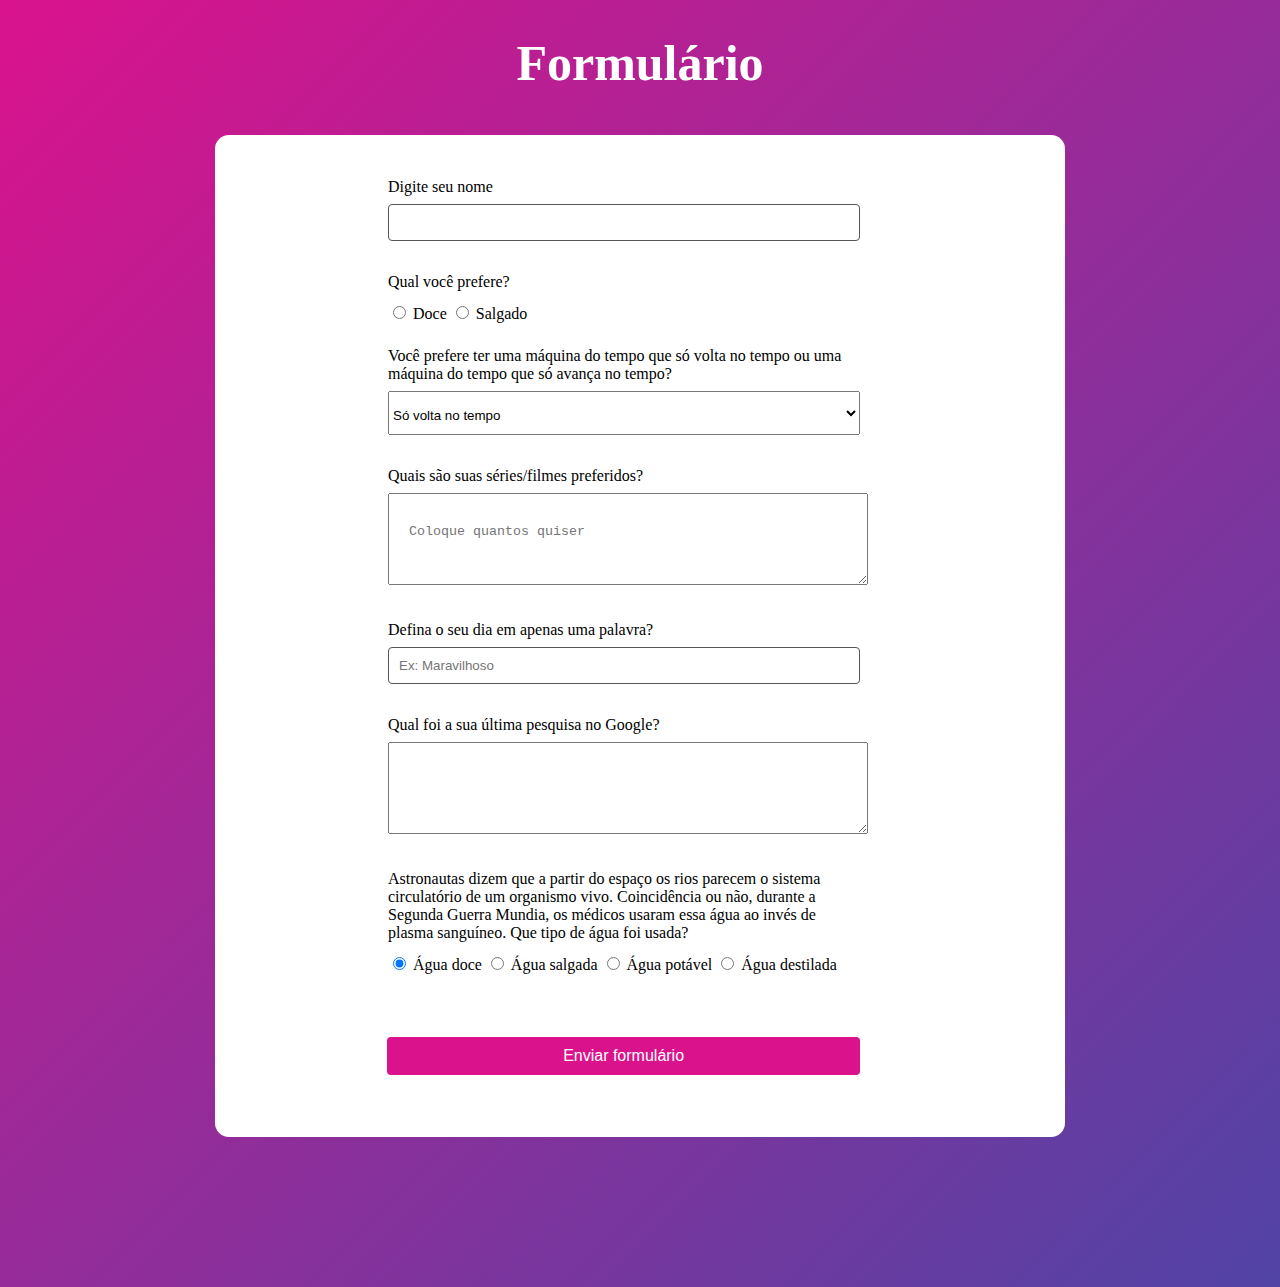
==== Formulario/formulario.html @ 1f23236d "Atividade Formulário" ====
<!DOCTYPE html>
<html lang="pt-br">

<head>
    <meta charset="UTF-8">
    <meta http-equiv="X-UA-Compatible" content="IE=edge">
    <meta name="viewport" content="width=device-width, initial-scale=1.0">
    <title>Formulário</title>
    <link rel="stylesheet" href="style.css">

</head>

<body>
    <header>
        <h1>Formulário</h1>
    </header>

    <section>
        <form>
            <table border="0">
                <tr>
                    <td>
                        <label for="name" class="name">
                            <p>Digite seu nome </p>
                        </label>
                        <input id="name" name="name" required="required" type="text" />
                    </td>
                </tr>
                <tr>
                    <td>
                        <p>Qual você prefere?</p>
                        <input type="radio" id="doce" name="comida" value="doce" checked>
                        <label for="doce">Doce</label>
    
                        <input type="radio" id="salgado" name="comida" value="salgado">
                        <label for="salgado">Salgado</label>
                    </td>
                </tr>
                <tr>
                    <td>
                        <label>
                            <p>Você prefere ter uma máquina do tempo que só volta no tempo ou uma máquina do tempo que só
                                avança no tempo?</p>
                        </label>
    
                        <select name='ler'>
                            <option value='0' disabled>Selecione</option>
                            <option value='1'>Só volta no tempo</option>
                            <option value='2'>Só avança no tempo</option>
                        </select>
                    </td>
                </tr>
                <tr>
                    <td>
                        <label>
                            <p>Quais são suas séries/filmes preferidos?</p>
                        </label>
                        <textarea id='texto' name='texto' placeholder='Coloque quantos quiser'></textarea>
                    </td>
                </tr>
                <tr>
                    <td>
                        <label for="definir" class="definir">
                            <p> Defina o seu dia em apenas uma palavra? </p>
                        </label>
                        <input id="definir" name="definir" required="required" type="text" placeholder="Ex: Maravilhoso" />
                    </td>
                </tr>
                <tr>
                    <td>
                        <label>
                            <p>Qual foi a sua última pesquisa no Google?</p>
                        </label>
                        <textarea id='texto' name='texto'></textarea>
                    </td>
                </tr>
                <tr class="astronautas">
                    <td>
                        <p>Astronautas dizem que a partir do espaço os rios parecem o sistema circulatório de um organismo
                            vivo. Coincidência ou não, durante a Segunda Guerra Mundia, os médicos usaram essa água ao invés
                            de plasma sanguíneo. Que tipo de água foi usada?</p>
                        <input type="radio" id="aguaDoce" name="comida" value="aguaDoce" checked>
                        <label for="aguaDoce">Água doce</label>
                        <input type="radio" id="aguaSalgada" name="comida" value="aguaSalgada">
                        <label for="aguaSalgada">Água salgada</label>
                        <input type="radio" id="aguaPotavel" name="comida" value="aguaPotavel">
                        <label for="aguaPotavel">Água potável</label>
                        <input type="radio" id="aguaDestilada" name="comida" value="aguaDestilada">
                        <label for="aguaDestilada">Água destilada</label>
                    </td>
                </tr>
                <tr>
                    <td class="enviar">
                        <input type="submit" value="Enviar formulário">
                    </td>
                </tr>
            </table>
        </form>
    </section>
</body>

</html>
---- Formulario/style.css ----
body {
    background: linear-gradient(to bottom right, #da138d, #5144a5);
    padding: 0;
    margin: 0;
}

header {
    padding: 0px 0 10px 0;
}
header h1{
    text-align: center;
    font-size: 50px;
    color: white;
    font-family:cursive; 
}

form table {
    width: 100%;
    max-width: 850px;
    margin: 0 auto 150px;
    background-color: white;
    border-radius: 14px;
    font-family:Georgia, 'Times New Roman', Times, serif;
    padding: 20px 0px 0 170px;
  
}

input[type=text] {
    width: 70%;
    padding: 10px 10px;
    margin: 8px 0;
    box-sizing: border-box;
    border: 1px solid #555555;
    border-radius: 4px;
}

input[type=submit]{
    width: 70%;
    padding: 10px ;
    margin: 20px 0 20px 0;
    background-color: #da138d;
    color: white;
    border-radius: 4px;
    border: 0;
    
    font-size: 16px;
    cursor: pointer;  
}
.enviar{
    padding: 40px  0 40px 0;
}
input[type=radio] {
    margin-top: 15px;
}
label {
    margin: 8px 0;
}
select{
    width: 70%;
    padding: 15px 0 10px 0;
    margin: 8px 0;
}
textarea{
    width: 65%;
    padding: 30px 20px;
    margin: 8px 0;
}
p{
    font-size: 16px;
    margin: 20px 0 0 0;
    width: 70%;
}
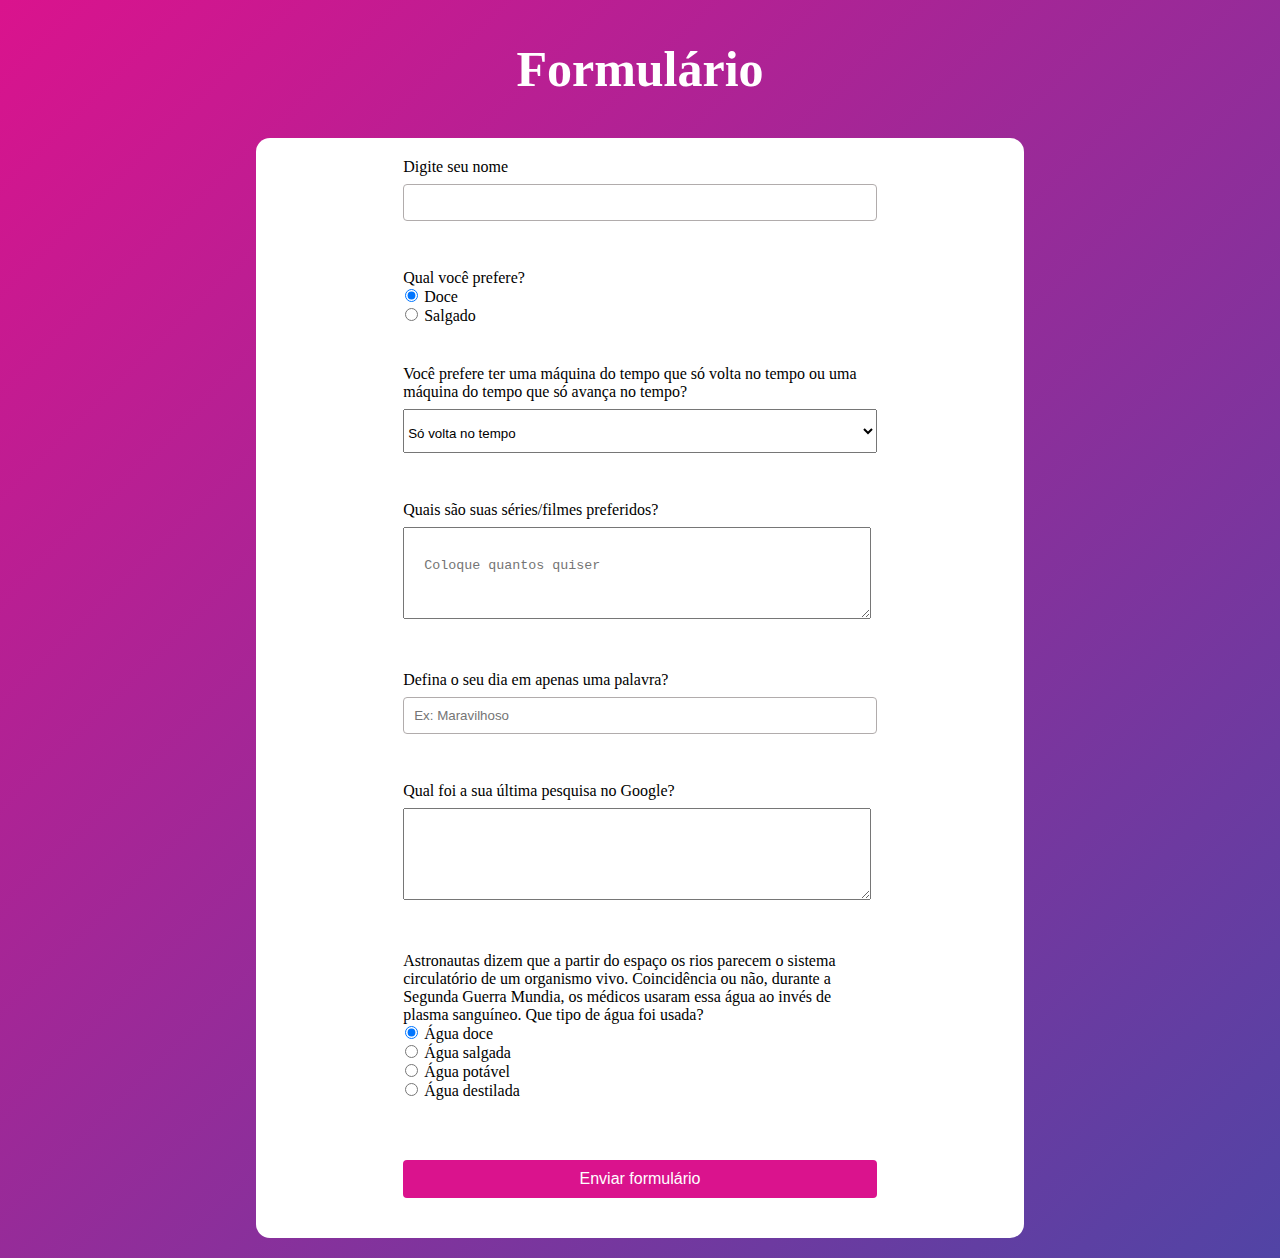
==== commit 3c01b445: "Alteração no código - Página Formulário" ====
--- a/Formulario/formulario.html
+++ b/Formulario/formulario.html
@@ -15,88 +15,66 @@
         <h1>Formulário</h1>
     </header>
 
-    <section>
-        <form>
-            <table border="0">
-                <tr>
-                    <td>
-                        <label for="name" class="name">
-                            <p>Digite seu nome </p>
-                        </label>
-                        <input id="name" name="name" required="required" type="text" />
-                    </td>
-                </tr>
-                <tr>
-                    <td>
-                        <p>Qual você prefere?</p>
-                        <input type="radio" id="doce" name="comida" value="doce" checked>
-                        <label for="doce">Doce</label>
-    
-                        <input type="radio" id="salgado" name="comida" value="salgado">
-                        <label for="salgado">Salgado</label>
-                    </td>
-                </tr>
-                <tr>
-                    <td>
-                        <label>
-                            <p>Você prefere ter uma máquina do tempo que só volta no tempo ou uma máquina do tempo que só
-                                avança no tempo?</p>
-                        </label>
-    
-                        <select name='ler'>
-                            <option value='0' disabled>Selecione</option>
-                            <option value='1'>Só volta no tempo</option>
-                            <option value='2'>Só avança no tempo</option>
-                        </select>
-                    </td>
-                </tr>
-                <tr>
-                    <td>
-                        <label>
-                            <p>Quais são suas séries/filmes preferidos?</p>
-                        </label>
-                        <textarea id='texto' name='texto' placeholder='Coloque quantos quiser'></textarea>
-                    </td>
-                </tr>
-                <tr>
-                    <td>
-                        <label for="definir" class="definir">
-                            <p> Defina o seu dia em apenas uma palavra? </p>
-                        </label>
-                        <input id="definir" name="definir" required="required" type="text" placeholder="Ex: Maravilhoso" />
-                    </td>
-                </tr>
-                <tr>
-                    <td>
-                        <label>
-                            <p>Qual foi a sua última pesquisa no Google?</p>
-                        </label>
-                        <textarea id='texto' name='texto'></textarea>
-                    </td>
-                </tr>
-                <tr class="astronautas">
-                    <td>
-                        <p>Astronautas dizem que a partir do espaço os rios parecem o sistema circulatório de um organismo
-                            vivo. Coincidência ou não, durante a Segunda Guerra Mundia, os médicos usaram essa água ao invés
-                            de plasma sanguíneo. Que tipo de água foi usada?</p>
-                        <input type="radio" id="aguaDoce" name="comida" value="aguaDoce" checked>
-                        <label for="aguaDoce">Água doce</label>
-                        <input type="radio" id="aguaSalgada" name="comida" value="aguaSalgada">
-                        <label for="aguaSalgada">Água salgada</label>
-                        <input type="radio" id="aguaPotavel" name="comida" value="aguaPotavel">
-                        <label for="aguaPotavel">Água potável</label>
-                        <input type="radio" id="aguaDestilada" name="comida" value="aguaDestilada">
-                        <label for="aguaDestilada">Água destilada</label>
-                    </td>
-                </tr>
-                <tr>
-                    <td class="enviar">
-                        <input type="submit" value="Enviar formulário">
-                    </td>
-                </tr>
-            </table>
-        </form>
-    </section>
+    <form>
+        <div class="name aln">
+            <label for="name">Digite seu nome</label>
+            <input id="name" name="name" required="required" type="text" />
+        </div>
+
+        <div class="comida aln-in">
+            <span>
+                <label for="comida">Qual você prefere?</label>
+            </span>
+            <br>
+            <input type="radio" id="doce" name="comida" value="doce" checked>
+            <label for="doce">Doce</label><br>
+
+            <input type="radio" id="salgado" name="comida" value="salgado">
+            <label for="salgado">Salgado</label>
+        </div>
+
+        <div class="decisao aln">
+            <label>Você prefere ter uma máquina do tempo que só volta no tempo ou uma máquina do tempo que só avança no
+                tempo?</label>
+            <select name='ler'>
+                <option value='0' disabled>Selecione</option>
+                <option value='1'>Só volta no tempo</option>
+                <option value='2'>Só avança no tempo</option>
+            </select>
+        </div>
+
+        <div class="fav aln">
+            <label>Quais são suas séries/filmes preferidos?</label>
+            <textarea id='texto' name='texto' placeholder='Coloque quantos quiser'></textarea>
+        </div>
+
+        <div class="dia aln">
+            <label for="definir" class="definir">Defina o seu dia em apenas uma palavra?</label>
+            <input id="definir" name="definir" required="required" type="text" placeholder="Ex: Maravilhoso" />
+        </div>
+
+        <div class="pesquisa aln">
+            <label>Qual foi a sua última pesquisa no Google?</label>
+            <textarea id='texto' name='texto'></textarea>
+        </div>
+
+        <div class="questao aln-in">
+            <label for="question">Astronautas dizem que a partir do espaço os rios parecem o sistema circulatório de um
+                organismo vivo. Coincidência ou não, durante a Segunda Guerra Mundia, os médicos usaram essa água ao
+                invés de plasma sanguíneo. Que tipo de água foi usada?</label><br>
+            <input type="radio" id="aguaDoce" name="question" value="aguaDoce" checked>
+            <label for="aguaDoce">Água doce</label><br>
+            <input type="radio" id="aguaSalgada" name="question" value="aguaSalgada">
+            <label for="aguaSalgada">Água salgada</label><br>
+            <input type="radio" id="aguaPotavel" name="question" value="aguaPotavel">
+            <label for="aguaPotavel">Água potável</label><br>
+            <input type="radio" id="aguaDestilada" name="question" value="aguaDestilada">
+            <label for="aguaDestilada">Água destilada</label>
+        </div>
+
+        <div class="enviar">
+            <input type="submit" value="Enviar formulário">
+        </div>
+    </form>
 </body>
-
 </html>--- a/Formulario/style.css
+++ b/Formulario/style.css
@@ -1,11 +1,13 @@
-body {
-    background: linear-gradient(to bottom right, #da138d, #5144a5);
+*{
     padding: 0;
     margin: 0;
 }
-
+body{
+    background: linear-gradient(to bottom right, #da138d, #5144a5);
+}
 header {
-    padding: 0px 0 10px 0;
+    padding: 10px;
+    margin: 30px;
 }
 header h1{
     text-align: center;
@@ -13,30 +15,35 @@
     color: white;
     font-family:cursive; 
 }
-
-form table {
-    width: 100%;
-    max-width: 850px;
-    margin: 0 auto 150px;
-    background-color: white;
+.aln label{
+    display: block;
+}
+div{
+    padding: 20px;
+    width: 37vw;
+    margin: 0 auto;
+}
+form{
+    background: #fff;
+    width: 60vw;
+    margin: 20px auto;
     border-radius: 14px;
     font-family:Georgia, 'Times New Roman', Times, serif;
-    padding: 20px 0px 0 170px;
-  
 }
-
 input[type=text] {
-    width: 70%;
+    width: 100%;
     padding: 10px 10px;
     margin: 8px 0;
     box-sizing: border-box;
-    border: 1px solid #555555;
+    border: 1px solid rgb(177, 172, 172);
     border-radius: 4px;
 }
-
+input[type=radio] {
+    margin: 2px;
+}
 input[type=submit]{
-    width: 70%;
-    padding: 10px ;
+    width: 100%;
+    padding: 10px;
     margin: 20px 0 20px 0;
     background-color: #da138d;
     color: white;
@@ -46,27 +53,26 @@
     font-size: 16px;
     cursor: pointer;  
 }
-.enviar{
-    padding: 40px  0 40px 0;
-}
-input[type=radio] {
-    margin-top: 15px;
-}
-label {
-    margin: 8px 0;
-}
 select{
-    width: 70%;
+    width: 100%;
     padding: 15px 0 10px 0;
     margin: 8px 0;
 }
 textarea{
-    width: 65%;
+    width: 90%;
     padding: 30px 20px;
     margin: 8px 0;
 }
 p{
     font-size: 16px;
     margin: 20px 0 0 0;
-    width: 70%;
+    width: 100%;
+}
+@media screen and (max-width:750px) {
+    div{
+        width: 70vw;
+    }
+    form{
+        width: 85vw;    
+    }
 }